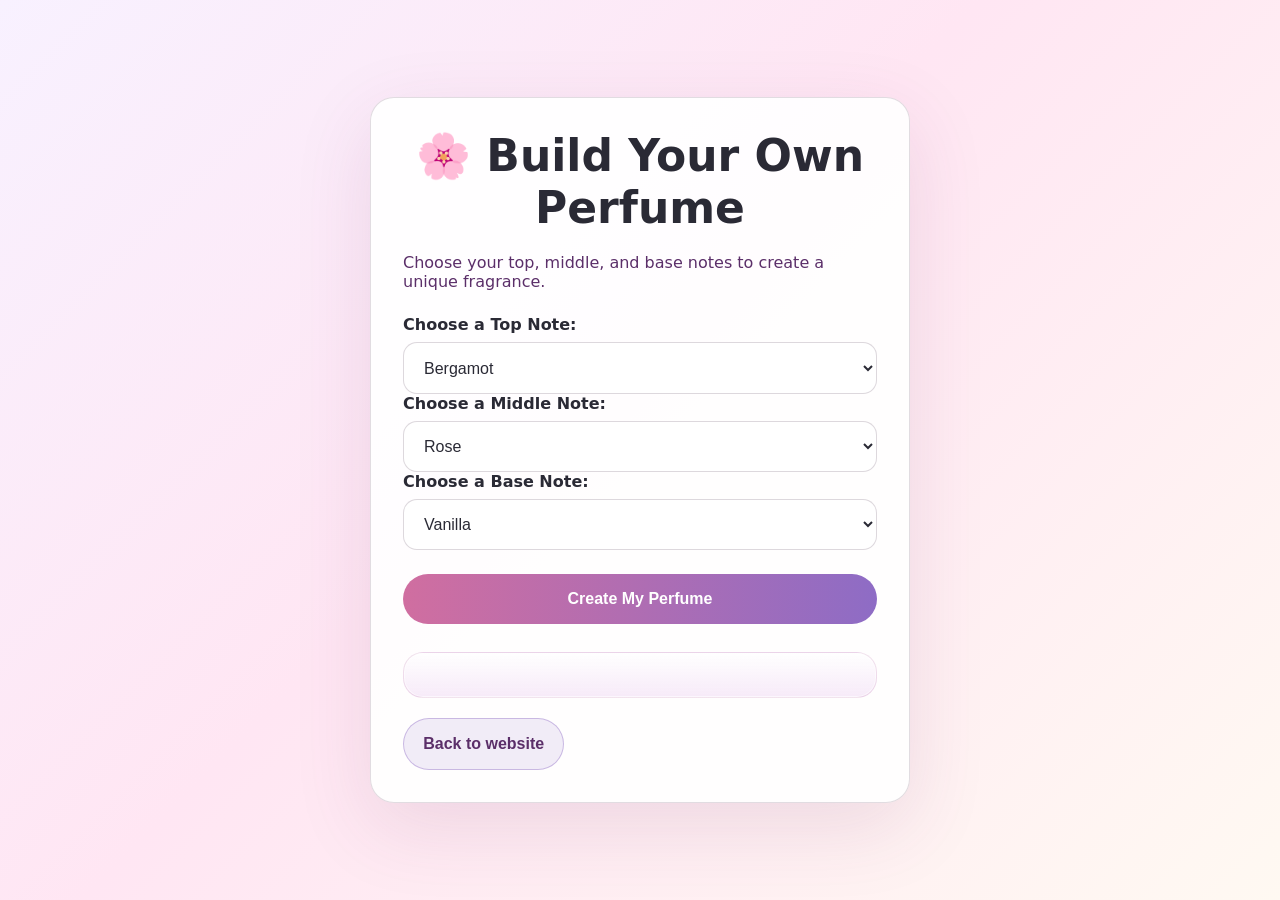
==== perfume-game.html @ 558e395b "Embed perfume builder on homepage and preserve standalone game assets" ====
<!DOCTYPE html>
<html lang="en">
<head>
  <meta charset="UTF-8" />
  <meta name="viewport" content="width=device-width, initial-scale=1.0" />
  <title>Build Your Own Perfume</title>
  <link rel="stylesheet" href="perfume.css" />
</head>
<body>
  <main>
    <div class="container">
      <h1>🌸 Build Your Own Perfume</h1>
      <p style="margin-bottom: 1.5rem; color: #5b2f69;">Choose your top, middle, and base notes to create a unique fragrance.</p>

      <label for="topNote">Choose a Top Note:</label>
      <select id="topNote" name="topNote">
        <option>Bergamot</option>
        <option>Lemon</option>
        <option>Orange</option>
        <option>Mint</option>
      </select>

      <label for="middleNote">Choose a Middle Note:</label>
      <select id="middleNote" name="middleNote">
        <option>Rose</option>
        <option>Jasmine</option>
        <option>Lavender</option>
        <option>Lily</option>
      </select>

      <label for="baseNote">Choose a Base Note:</label>
      <select id="baseNote" name="baseNote">
        <option>Vanilla</option>
        <option>Sandalwood</option>
        <option>Cedarwood</option>
        <option>Amber</option>
      </select>

      <button id="createButton" type="button">Create My Perfume</button>
      <div id="result"></div>

      <button type="button" onclick="window.location.href='index.html'" style="margin-top: 1.25rem; width: auto; background: rgba(142, 108, 197, 0.12); color: #5b2f69; border: 1px solid rgba(142, 108, 197, 0.4);">Back to website</button>
    </div>
  </main>
  <script src="perfume.js"></script>
</body>
</html>
---- perfume.css ----
* {
  box-sizing: border-box;
}

body {
  margin: 0;
  min-height: 100vh;
  display: flex;
  align-items: center;
  justify-content: center;
  font-family: Inter, system-ui, -apple-system, BlinkMacSystemFont, "Segoe UI", sans-serif;
  background: linear-gradient(135deg, #f8f1ff 0%, #ffe6f3 45%, #fff9f2 100%);
  color: #2a2a35;
}

.container {
  width: min(540px, calc(100vw - 2rem));
  background: rgba(255, 255, 255, 0.92);
  border: 1px solid rgba(43, 18, 46, 0.14);
  border-radius: 24px;
  padding: 2rem;
  box-shadow: 0 24px 80px rgba(116, 51, 104, 0.12);
}

h1 {
  margin: 0 0 1.25rem;
  font-size: clamp(2rem, 4vw, 2.75rem);
  text-align: center;
}

label {
  display: block;
  margin-bottom: 0.5rem;
  font-weight: 700;
}

select {
  width: 100%;
  padding: 0.95rem 1rem;
  border-radius: 14px;
  border: 1px solid rgba(43, 18, 46, 0.16);
  background: #fff;
  font-size: 1rem;
  color: #2a2a35;
  outline: none;
  transition: border-color 180ms ease, box-shadow 180ms ease;
}

select:focus {
  border-color: #b76ba3;
  box-shadow: 0 0 0 4px rgba(183, 107, 163, 0.12);
}

button {
  width: 100%;
  margin-top: 1.5rem;
  padding: 1rem 1.2rem;
  border: none;
  border-radius: 999px;
  background: linear-gradient(90deg, #d06ea0 0%, #8e6cc5 100%);
  color: white;
  font-size: 1rem;
  font-weight: 700;
  cursor: pointer;
  transition: transform 180ms ease, box-shadow 180ms ease, opacity 180ms ease;
}

button:hover,
button:focus-visible {
  transform: translateY(-2px);
  box-shadow: 0 16px 30px rgba(140, 71, 170, 0.2);
  opacity: 0.98;
}

#result {
  margin-top: 1.75rem;
  padding: 1.35rem 1.25rem;
  border-radius: 20px;
  border: 1px solid rgba(183, 107, 163, 0.18);
  background: linear-gradient(180deg, rgba(255,255,255,0.95), rgba(245,230,247,0.83));
  box-shadow: inset 0 0 0 1px rgba(255,255,255,0.55);
}

#result h2 {
  margin-top: 0;
  margin-bottom: 0.75rem;
  font-size: 1.35rem;
}

#result p {
  margin: 0.55rem 0;
  line-height: 1.65;
}

#result .blend {
  margin-top: 1rem;
  font-weight: 700;
  color: #5b2f69;
}

@media (max-width: 480px) {
  .container {
    padding: 1.5rem;
  }

  button {
    padding: 0.95rem;
  }
}
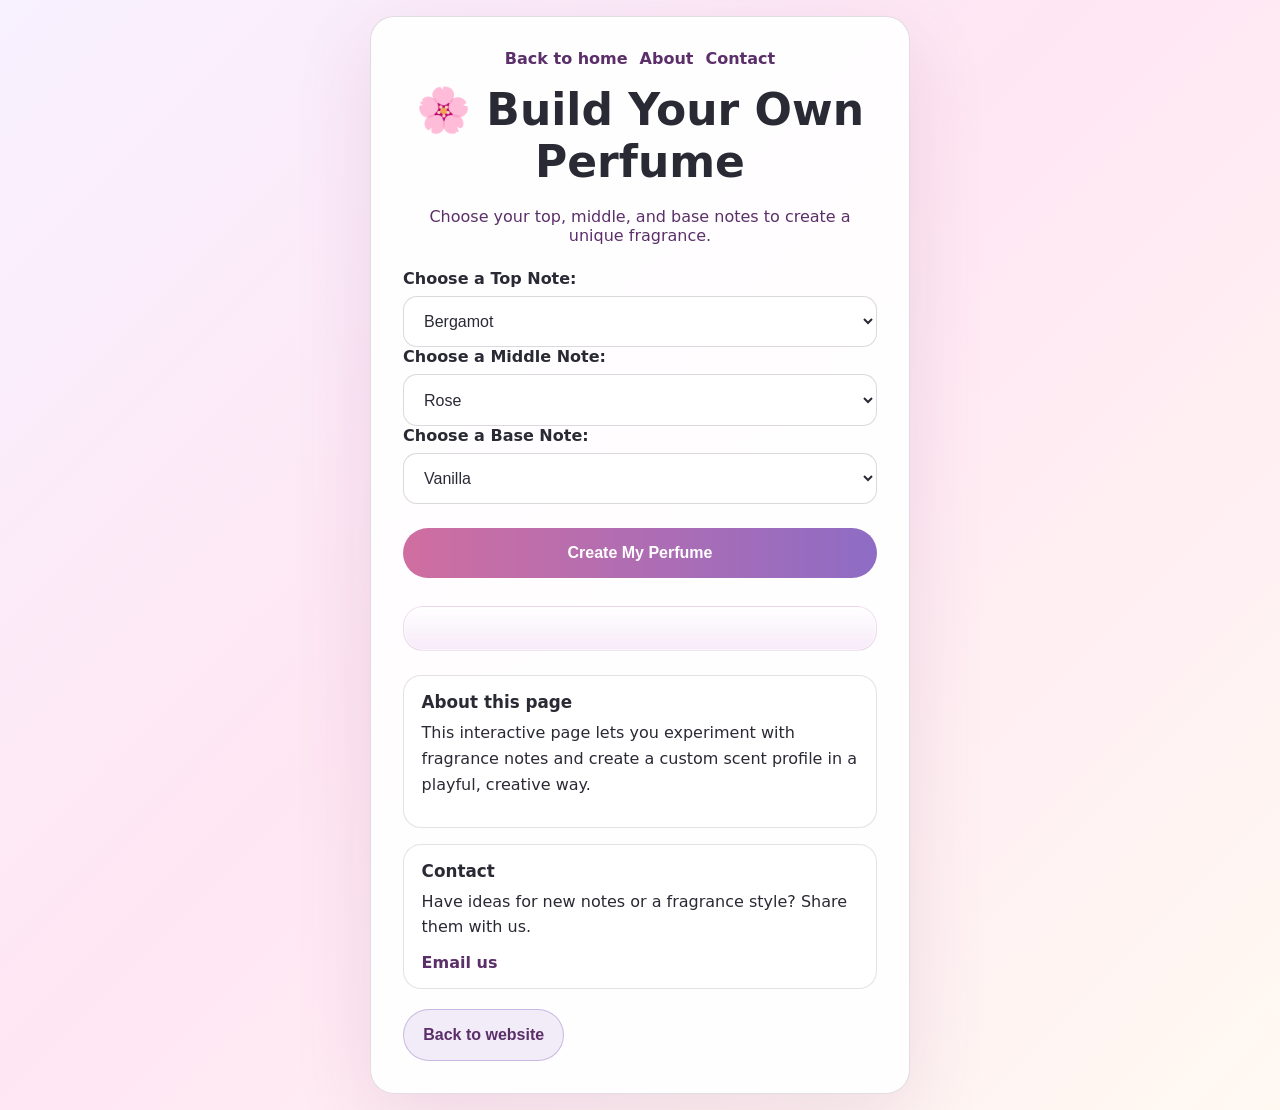
==== commit 99fd4342: "Add accessibility and responsive site improvements" ====
--- a/perfume-game.html
+++ b/perfume-game.html
@@ -7,10 +7,16 @@
   <link rel="stylesheet" href="perfume.css" />
 </head>
 <body>
-  <main>
+  <a class="skip-link" href="#main-content">Skip to main content</a>
+  <main id="main-content">
     <div class="container">
+      <nav class="top-nav" aria-label="Page sections">
+        <a href="index.html">Back to home</a>
+        <a href="#about">About</a>
+        <a href="#contact">Contact</a>
+      </nav>
       <h1>🌸 Build Your Own Perfume</h1>
-      <p style="margin-bottom: 1.5rem; color: #5b2f69;">Choose your top, middle, and base notes to create a unique fragrance.</p>
+      <p class="intro">Choose your top, middle, and base notes to create a unique fragrance.</p>
 
       <label for="topNote">Choose a Top Note:</label>
       <select id="topNote" name="topNote">
@@ -37,9 +43,21 @@
       </select>
 
       <button id="createButton" type="button">Create My Perfume</button>
-      <div id="result"></div>
+      <div id="result" role="status" aria-live="polite"></div>
 
-      <button type="button" onclick="window.location.href='index.html'" style="margin-top: 1.25rem; width: auto; background: rgba(142, 108, 197, 0.12); color: #5b2f69; border: 1px solid rgba(142, 108, 197, 0.4);">Back to website</button>
+      <section class="info-section" id="about" aria-labelledby="about-title">
+        <article class="info-card">
+          <h2 id="about-title">About this page</h2>
+          <p>This interactive page lets you experiment with fragrance notes and create a custom scent profile in a playful, creative way.</p>
+        </article>
+        <article class="info-card" id="contact">
+          <h2>Contact</h2>
+          <p>Have ideas for new notes or a fragrance style? Share them with us.</p>
+          <a class="button-link" href="mailto:hello@fragranceproject.com">Email us</a>
+        </article>
+      </section>
+
+      <button type="button" onclick="window.location.href='index.html'" class="secondary-btn">Back to website</button>
     </div>
   </main>
   <script src="perfume.js"></script>
--- a/perfume.css
+++ b/perfume.css
@@ -1,5 +1,9 @@
 * {
   box-sizing: border-box;
+}
+
+html {
+  scroll-behavior: smooth;
 }
 
 body {
@@ -11,6 +15,24 @@
   font-family: Inter, system-ui, -apple-system, BlinkMacSystemFont, "Segoe UI", sans-serif;
   background: linear-gradient(135deg, #f8f1ff 0%, #ffe6f3 45%, #fff9f2 100%);
   color: #2a2a35;
+  padding: 1rem;
+}
+
+.skip-link {
+  position: absolute;
+  top: -3rem;
+  left: 1rem;
+  z-index: 1000;
+  padding: 0.75rem 1rem;
+  background: #8e6cc5;
+  color: white;
+  border-radius: 999px;
+  text-decoration: none;
+  font-weight: 700;
+}
+
+.skip-link:focus {
+  top: 1rem;
 }
 
 .container {
@@ -25,6 +47,31 @@
 h1 {
   margin: 0 0 1.25rem;
   font-size: clamp(2rem, 4vw, 2.75rem);
+  text-align: center;
+}
+
+.top-nav {
+  display: flex;
+  flex-wrap: wrap;
+  justify-content: center;
+  gap: 0.75rem;
+  margin-bottom: 1rem;
+}
+
+.top-nav a {
+  color: #5b2f69;
+  text-decoration: none;
+  font-weight: 600;
+}
+
+.top-nav a:hover,
+.top-nav a:focus-visible {
+  text-decoration: underline;
+}
+
+.intro {
+  margin: 0 0 1.5rem;
+  color: #5b2f69;
   text-align: center;
 }
 
@@ -51,7 +98,8 @@
   box-shadow: 0 0 0 4px rgba(183, 107, 163, 0.12);
 }
 
-button {
+button,
+.secondary-btn {
   width: 100%;
   margin-top: 1.5rem;
   padding: 1rem 1.2rem;
@@ -66,10 +114,20 @@
 }
 
 button:hover,
-button:focus-visible {
+button:focus-visible,
+.secondary-btn:hover,
+.secondary-btn:focus-visible {
   transform: translateY(-2px);
   box-shadow: 0 16px 30px rgba(140, 71, 170, 0.2);
   opacity: 0.98;
+}
+
+.secondary-btn {
+  width: auto;
+  margin-top: 1.25rem;
+  background: rgba(142, 108, 197, 0.12);
+  color: #5b2f69;
+  border: 1px solid rgba(142, 108, 197, 0.4);
 }
 
 #result {
@@ -98,12 +156,61 @@
   color: #5b2f69;
 }
 
+.info-section {
+  margin-top: 1.5rem;
+  display: grid;
+  gap: 1rem;
+}
+
+.info-card {
+  padding: 1rem 1.1rem;
+  border-radius: 18px;
+  background: rgba(255, 255, 255, 0.72);
+  border: 1px solid rgba(43, 18, 46, 0.12);
+}
+
+.info-card h2 {
+  margin: 0 0 0.5rem;
+  font-size: 1.05rem;
+}
+
+.info-card p {
+  margin: 0 0 0.85rem;
+  line-height: 1.6;
+}
+
+.button-link {
+  display: inline-block;
+  color: #5b2f69;
+  font-weight: 700;
+  text-decoration: none;
+}
+
+.button-link:hover,
+.button-link:focus-visible {
+  text-decoration: underline;
+}
+
+a:hover,
+a:focus-visible,
+button:focus-visible,
+select:focus-visible {
+  outline: 3px solid rgba(183, 107, 163, 0.35);
+  outline-offset: 2px;
+}
+
 @media (max-width: 480px) {
   .container {
     padding: 1.5rem;
   }
 
-  button {
+  .top-nav {
+    flex-direction: column;
+    align-items: center;
+  }
+
+  button,
+  .secondary-btn {
     padding: 0.95rem;
   }
 }
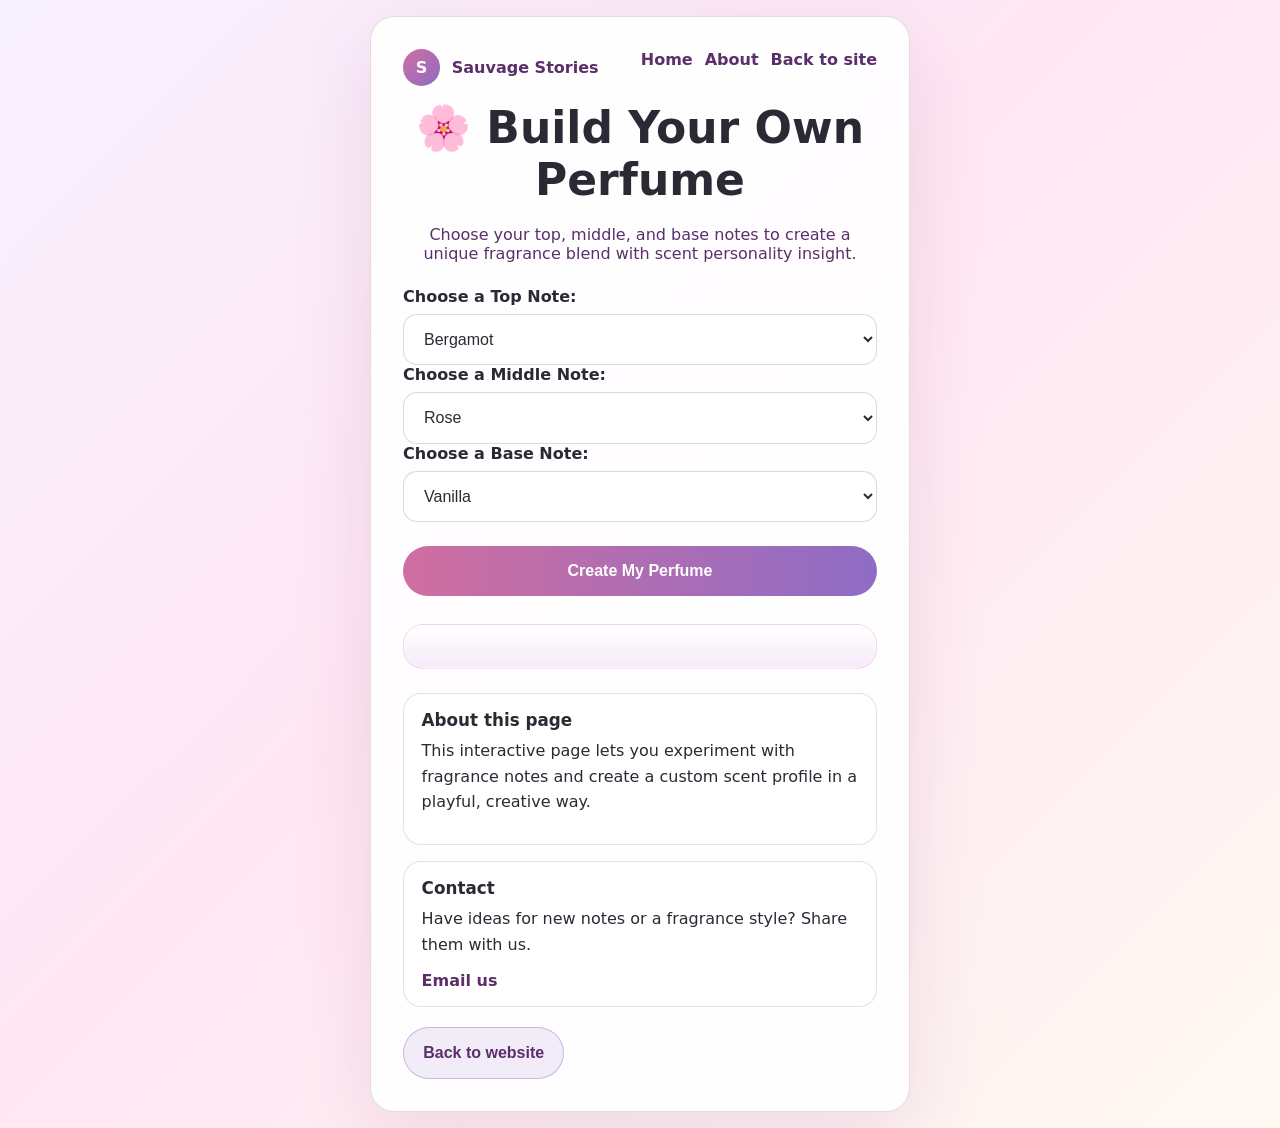
==== commit 8ecbf43b: "Publish website updates: hero fallback, SEO, glossary, feedback, persistence" ====
--- a/perfume-game.html
+++ b/perfume-game.html
@@ -10,13 +10,19 @@
   <a class="skip-link" href="#main-content">Skip to main content</a>
   <main id="main-content">
     <div class="container">
-      <nav class="top-nav" aria-label="Page sections">
-        <a href="index.html">Back to home</a>
-        <a href="#about">About</a>
-        <a href="#contact">Contact</a>
-      </nav>
+      <header class="perfume-header">
+        <a class="brand-link" href="index.html">
+          <span class="brand-mark">S</span>
+          <span class="brand-name">Sauvage Stories</span>
+        </a>
+        <nav class="top-nav" aria-label="Page sections">
+          <a href="index.html">Home</a>
+          <a href="#about">About</a>
+          <a href="index.html#perfume">Back to site</a>
+        </nav>
+      </header>
       <h1>🌸 Build Your Own Perfume</h1>
-      <p class="intro">Choose your top, middle, and base notes to create a unique fragrance.</p>
+      <p class="intro">Choose your top, middle, and base notes to create a unique fragrance blend with scent personality insight.</p>
 
       <label for="topNote">Choose a Top Note:</label>
       <select id="topNote" name="topNote">
--- a/perfume.css
+++ b/perfume.css
@@ -50,6 +50,35 @@
   text-align: center;
 }
 
+.perfume-header {
+  display: flex;
+  flex-wrap: wrap;
+  justify-content: space-between;
+  align-items: center;
+  gap: 1rem;
+  margin-bottom: 1rem;
+}
+
+.brand-link {
+  display: inline-flex;
+  align-items: center;
+  gap: 0.75rem;
+  text-decoration: none;
+  font-weight: 700;
+  color: #5b2f69;
+}
+
+.brand-mark {
+  width: 2.3rem;
+  height: 2.3rem;
+  display: grid;
+  place-items: center;
+  border-radius: 50%;
+  background: linear-gradient(135deg, #d06ea0, #8e6cc5);
+  color: white;
+  font-weight: 900;
+}
+
 .top-nav {
   display: flex;
   flex-wrap: wrap;
